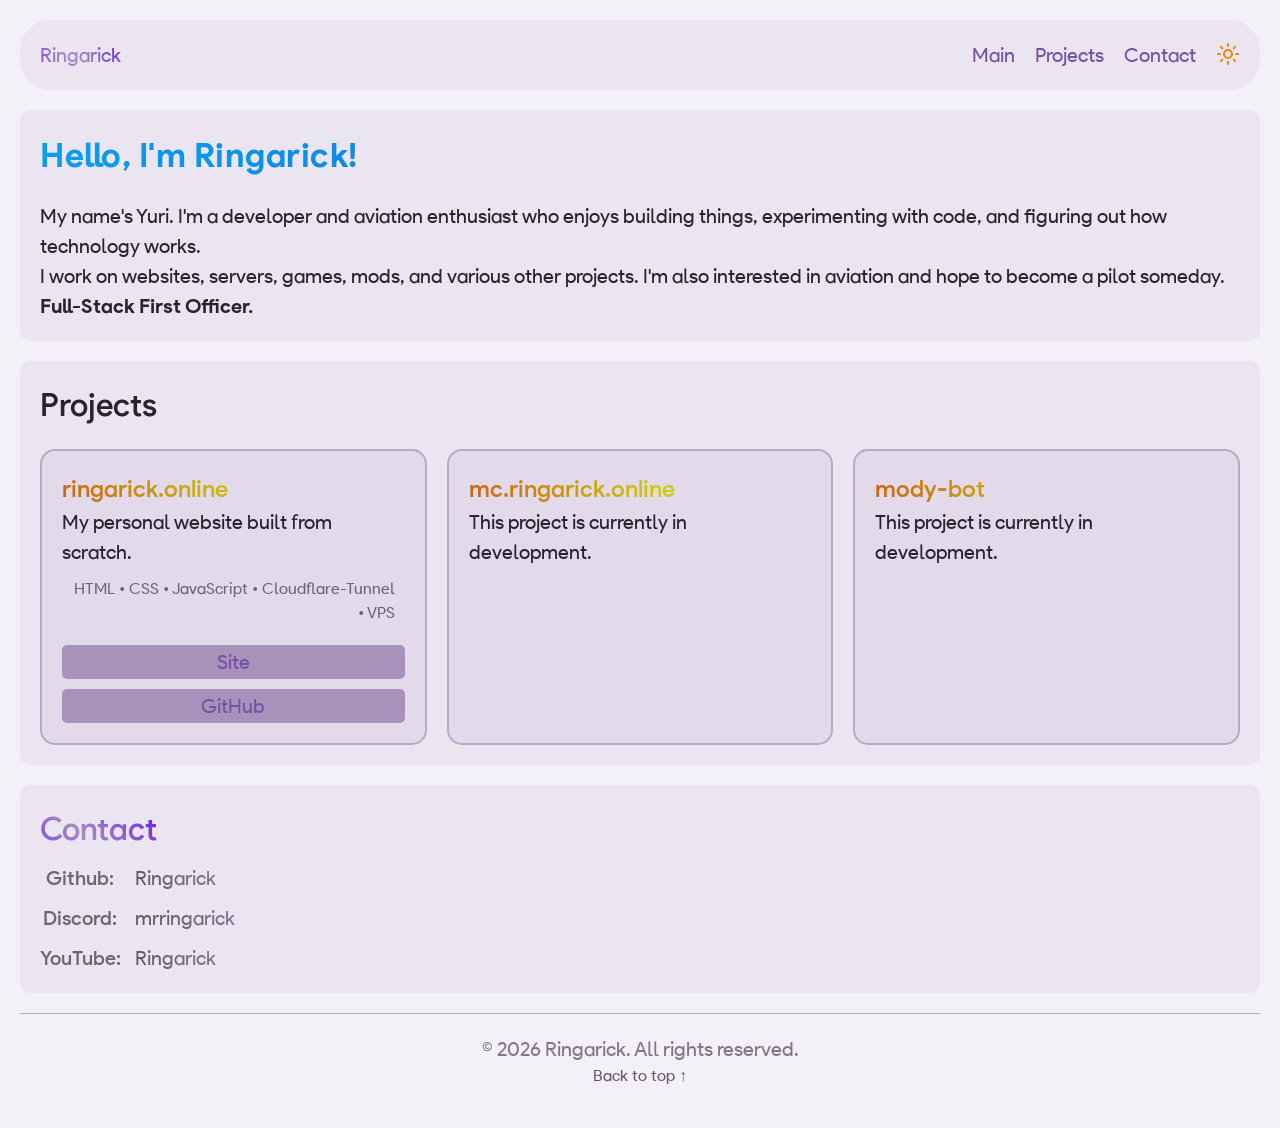
==== index.html @ bf0bf0c6 "deleted personal info from "contact"" ====
<!DOCTYPE html>
<html lang="en">
<head>
    <meta charset="UTF-8">
    <meta name="viewport" content="width=device-width, initial-scale=1.0">
    <title>Ringarick</title>
    <link rel="stylesheet" href="style.css?v=64a52cba8c0d"> 
    <script src="script.js?v=6de350f34794" defer></script>
</head>
<body>
    <header>
        <a id="ringarick" href="/">Ringarick</a>
        <nav>
            <a href="#main">Main</a>
            <a href="#projects">Projects</a>
            <a href="#contact">Contact</a>
            <button id="theme-button" aria-label="Switch theme"></button>
        </nav>
    </header>
    <main>
        <section id="main">
    <h1 id="welcome">Hello, I'm Ringarick!</h1>
    <p>
        My name's Yuri. I'm a developer and aviation enthusiast who enjoys
        building things, experimenting with code, and figuring out how technology works.
    </p>
    <p>
        I work on websites, servers, games, mods, and various other projects.
        I'm also interested in aviation and hope to become a pilot someday.
    </p>
    <p>
        <strong>Full-Stack First Officer.</strong>
    </p>
</section>

        <section id="projects">
            <h2>Projects</h2>
            <div id="projects-container">
                <div class="project-card">
                <h3>
                    ringarick.online
                </h3>
                <p>  
                    My personal website built from scratch.
                </p>
                <p id="tech-stack">HTML • CSS • JavaScript • Cloudflare-Tunnel • VPS</p>

                <a href="https://ringarick.online" target="_blank" rel="noopener noreferrer">Site
                </a>
                <a href="https://github.com/Ringarick/ringarick.online" target="_blank" rel="noopener noreferrer">GitHub</a>
            </div>
            <div class="project-card">
                <h3>
                    mc.ringarick.online
                </h3>
                <p>
                    This project is currently in development.
                </p>
                
            </div>
            <div class="project-card">
                <h3>
                    mody-bot
                </h3>
                <p>
                    This project is currently in development.
                </p>
                
                </div>
            </div>
        </section>
        <section id="contact"> 
            <h2>Contact</h2>
            <div>
                <span>Github:</span>
                <p id="github"><a href="https://github.com/Ringarick">Ringarick</a></p>
            </div>
            <div><span>Discord:</span>
                <p id="discord"><a href="https://discord.com/users/726782443557748746">mrringarick</a></p>
            </div>
            <div><span>YouTube:</span>
                <p id="youtube"><a href="https://youtube.com/@ringarick">Ringarick</a></p></div>
        </section>
    </main>
    <footer>
        <p>© 2026 Ringarick. All rights reserved.</p>
        <a href="#">Back to top ↑</a>
    </footer>
</body>
</html>
---- style.css ----
:root {
    --bgcolor: #17141F;
    --section-bgcolor: #211c2b;
    --text-color: #E8e1f2;
    --card-bgcolor: #292238;
    --border-color: #4a405c;
    --link-color: #b99ae8;
    --cardhover-bgcolor: #362e47;
    --cardhover-border-color: #5f4d81;
    --span-color: #9b8eae;
    --footer-color: #6f667d;
    --footer-link-color: #4a405c;
    --diva-color: #670bf1;
    --diva-bgcolor: #610da5;
    --footer-hover-link-color: #5f4d81;
    --button-bgcolor: #670bf1;
}

.light-theme {
    --bgcolor: #f4f0f8;
    --section-bgcolor: #ebe4f1;
    --text-color: #292331;
    --card-bgcolor: #e2d9eb;
    --border-color: #b9a9c8;
    --link-color: #7651a3;
    --cardhover-bgcolor: #d8cce4;
    --cardhover-border-color: #9676b2;
    --span-color: #6f6279;
    --footer-color: #817687;
    --footer-link-color: #665875;
    --diva-color: #670bf1;
    --diva-bgcolor: #a891bb;
     --footer-hover-link-color: #5f4d81;
    --button-bgcolor: #f1860b;
}


* {
    padding: 0;
    margin: 0;
}

@font-face {
    font-family: "Fluid Sans";
    src: url(fonts/FluidSans-Regular.ttf);
    font-weight: 400;
}

@font-face {
    font-family: "Fluid Sans";
    src: url(fonts/FluidSans-Medium.ttf);
    font-weight: 500;
}

@font-face {
    font-family: "Fluid Sans";
    src: url(fonts/FluidSans-Bold.ttf);
    font-weight: 700;
}

@font-face {
    font-family: "Monocraft";
    src: url("fonts/Monocraft.ttf") format("truetype");
    font-weight: normal;
    font-style: normal;
}

section {
    background-color: var(--section-bgcolor);
    padding: 20px;
    margin: 20px;
    border-radius: 10px;
    transition: all 0.3s ease-in-out;
}

body {
    background-color: var(--bgcolor);
    color: var(--text-color);
    font-family: "Fluid Sans", sans-serif;
    font-size: 20px;
    line-height: 1.5;
    transition: all 0.3s ease-in-out;
}

header {
    display: flex;
    padding: 20px;
    margin: 20px;
    gap: 40px;
    justify-content: space-between;
    background-color: var(--section-bgcolor);
    border-radius: 30px;
    transition: all 0.3s ease-in-out;
}


nav{
    display: flex;
    gap: 20px;
    transition: all 0.3s ease-in-out;
}

a{
    text-decoration: none;
    color: var(--link-color);
    transition: all 0.2s ease-in-out;
}

a:hover{
    color: #d3c3eb;
    transform: scale(1.05) rotate(-0.5deg);
}

#projects-container {
    display: flex;   
    gap: 20px;
    align-items: stretch;
    margin-top: 20px;
    perspective: 1000px;
}

#projects-container>div {
    border: 2px solid var(--border-color);
    border-radius: 15px;
    padding: 20px;
    flex: 1;
    display: flex;
    flex-direction: column;
    justify-content:flex-start;
    background-color: var(--card-bgcolor);
    transition: transform 0.1s ease-out, background-color 0.3s ease-in-out, border-color 0.3s ease-in-out;
    transform-style: preserve-3d;
    backface-visibility: hidden;
    
}


#projects-container>div:hover {
    background-color: var(--cardhover-bgcolor);
    border-color: var(--cardhover-border-color);

}

h1 {
    font-size: 48px;
    font-weight: 700;
    margin-bottom: 20px;
    transition: all 0.3s ease-in-out;
}

h2 {
    font-size: 32px;
    font-weight: 500;
    transition: all 0.3s ease-in-out;
}

h3 {
    font-size: 24px;
    font-weight: 500;
    background: linear-gradient(45deg, #cc4b0f, #cccf10, #d43f3f, #d3c3eb);
    background-clip: text;
    -webkit-background-clip: text;
    color: transparent;
    background-size: 200% 200%;
    animation: gradientAnimation 3s ease infinite;
    transition: all 0.3s ease-in-out;
}


p {
    font-size: 20px;
    font-weight: 400;
}


#contact {
    display: flex;
    flex-direction: column;
    align-items: flex-start;
    gap: 10px;
}
#contact span {
    color: var(--span-color);
    font-weight: 500;
    width: 80px;
    display: inline-block;
    text-align: center;
}


#contact>div {
    display: flex;
    align-items: center;
    gap: 15px;
}

#ringarick {
    font-size: 20px;
    font-weight: 400;
    background: linear-gradient(45deg, var(--diva-color), #a48ec2, var(--diva-color), #d3c3eb);
    background-clip: text;
    -webkit-background-clip: text;
    color: transparent;
    background-size: 200% 200%;
    animation: gradientAnimation 3s ease infinite;
    transition: all 0.3s ease-in-out;
}
#ringarick:hover {
    
    transform: translateX(10px) scale(1.1) rotate(0.5deg);
    text-shadow: 0px 0px 10px #670bf1, 0px 0px 20px #a48ec2, 0px 0px 15px #d3c3eb;
    
    
}



@keyframes gradientAnimation {
    0% { background-position: 0% 50%; }
    50% { background-position: 100% 50%; }
    100% { background-position: 0% 50%; }
}


#welcome {
    font-size: 34px;
    font-weight: 700;
    color: transparent;
    margin-bottom: 20px;
    background: linear-gradient(90deg, #0b9df1, #152479);
    background-clip: text;
    -webkit-background-clip: text;
    background-size: 200% 200%;
    animation: gradientAnimation 3s ease infinite;
    letter-spacing: 0.5px;
}

main #projects div a {
    background-color: var(--diva-bgcolor);
    text-align: center;
    border-radius: 5px;
    display: inline-block;
    padding: 2px 8px;
    margin-top: 10px;
    
    
}
main #projects div a:hover {
    transform: scale(1.05);
}



main #contact h2 {
    background: linear-gradient(45deg, #670bf1, #a48ec2, #670bf1, #d3c3eb);
    background-clip: text;
    -webkit-background-clip: text;
    color: transparent;
    background-size: 200% 200%;
    animation: gradientAnimation 3s ease infinite;
    transition: all 0.3s ease-in-out;
}

main #contact div a {
    background: linear-gradient(45deg, #535353, #a48ec2);
    background-clip: text;
    -webkit-background-clip: text;
    color: transparent;
    background-size: 200% 200%;
    animation: gradientAnimation 3s ease infinite;
    transition: all 0.3s ease-in-out;
}

#github:hover{
    text-shadow: 0px 0px 10px #000000, 0px 0px 20px #e5e0ec, 0px 0px 15px #8b8b8b;
    color: #000000;
}
#youtube:hover{
    text-shadow: 0px 0px 10px #ff0000;
    color: #ff0000;
}
#discord:hover{
    text-shadow: 0px 0px 10px #7289da;
    color: #7289da;
}


main #contact div:hover {
    transform: translateX(5px);
}

main #contact div {
    transition: all 0.1s ease-in-out;
}

footer {
    margin: 20px;
    padding: 20px;
    text-align: center;
    border-top: 1px solid var(--border-color);
    color: var(--footer-color);
    font-size: 16px;
}

html {
    scroll-behavior: smooth;
}

footer>a:hover {
    transform: translateX(5px) scale(1.2);
    color: var(--footer-hover-link-color);
}

footer>a {
    transition: 0.3s ease-in-out;
    display: inline-block;
    color: var(--footer-link-color);
}


@media (max-width: 600px) {
    body {
        font-size: 17px;
    }

    header {
        flex-direction:row;
        align-items: center;
        gap: 15px;
        margin: 10px;
        padding: 15px;
        border-radius: 20px;

    }

    nav {
        gap: 15px;
        justify-content: center;
        flex-wrap: wrap;
    }

    section {
        margin: 10px;
        padding: 15px;
    }

    #projects-container {
        display: flex;
        flex-direction: row;
        overflow-x: auto;
        scroll-snap-type: x mandatory;
        gap: 15px;
        padding-bottom: 10px;
    }

    #projects-container > div {
        flex: 0 0 85%;
        scroll-snap-align: center;
    }

    #projects-container > div:hover {
        transform: none;
    }

    h1 {
        font-size: 36px;
    }

    h2 {
        font-size: 28px;
    }

    h3 {
        font-size: 22px;
    }

    p {
        font-size: 17px;
    }

    #contact > div {
        gap: 10px;
        flex-wrap: wrap;
    }

    footer {
        margin: 10px;
        padding: 15px;
    }
}

#theme-button {
    color: var(--button-bgcolor);
    background-color: transparent;
    border: none;
    transition: all 0.3s ease-in-out;
}

#theme-button:hover {
    transform: scale(1.3) translateY(-5px);
}

#theme-button:active {
    transform: scale(1.3) translateY(5px);
}

#tech-stack
{
    font-size: 16px;
    color: var(--span-color);
    text-align: right;
    margin:10px;
}


.project-card {
    transform:
    translate(
    calc((var(--mouse-x) - 50%) / 10),
    calc((var(--mouse-y) - 50%) / 10)
)
    rotateX(var(--rotate-x, 0deg))
    rotateY(var(--rotate-y, 0deg));

    

}
::view-transition-old(root) {
    animation: none;
}

::view-transition-new(root) {
    clip-path: polygon(
        100% 0%,
        100% 0%,
        100% 0%,
        100% 0%,
        100% 0%,
        100% 0%,
        100% 0%
    );

    animation: theme-wave 1.2s cubic-bezier(0.22, 1, 0.36, 1) forwards;
}

@keyframes theme-wave {
    0% {
        clip-path: polygon(
            100% 0%, 100% 0%, 100% 0%, 100% 0%,
            100% 0%, 100% 0%, 100% 0%
        );
    }

    20% {
        clip-path: polygon(
            80% 0%, 100% 0%, 100% 100%, 95% 100%,
            80% 75%, 72% 35%, 72% 0%
        );
    }

    40% {
        clip-path: polygon(
            60% 0%, 100% 0%, 100% 100%, 85% 100%,
            60% 72%, 50% 35%, 50% 0%
        );
    }

    60% {
        clip-path: polygon(
            35% 0%, 100% 0%, 100% 100%, 60% 100%,
            35% 75%, 25% 40%, 25% 0%
        );
    }

    80% {
        clip-path: polygon(
            15% 0%, 100% 0%, 100% 100%, 25% 100%,
            15% 80%, 8% 40%, 8% 0%
        );
    }

    100% {
        clip-path: polygon(
            0% 0%, 100% 0%, 100% 100%, 0% 100%,
            0% 100%, 0% 100%, 0% 0%
        );
    }
}



.error-page h1 {
    font-size: 100px;
    line-height: 0.8;
    margin: 0 0 30px;
    letter-spacing: 2px;
    font-family: "Monocraft", sans-serif;
    
}

.error-page h2 {
    font-size: 2rem;
    margin-bottom: 15px;
}


.error-page p {
    margin-bottom: 30px;
}

.error-home {
    display: inline-block;
    text-decoration: none;
    transition: transform 0.2s ease;
}

.error-home:hover {
    transform: translateX(-2px);
}
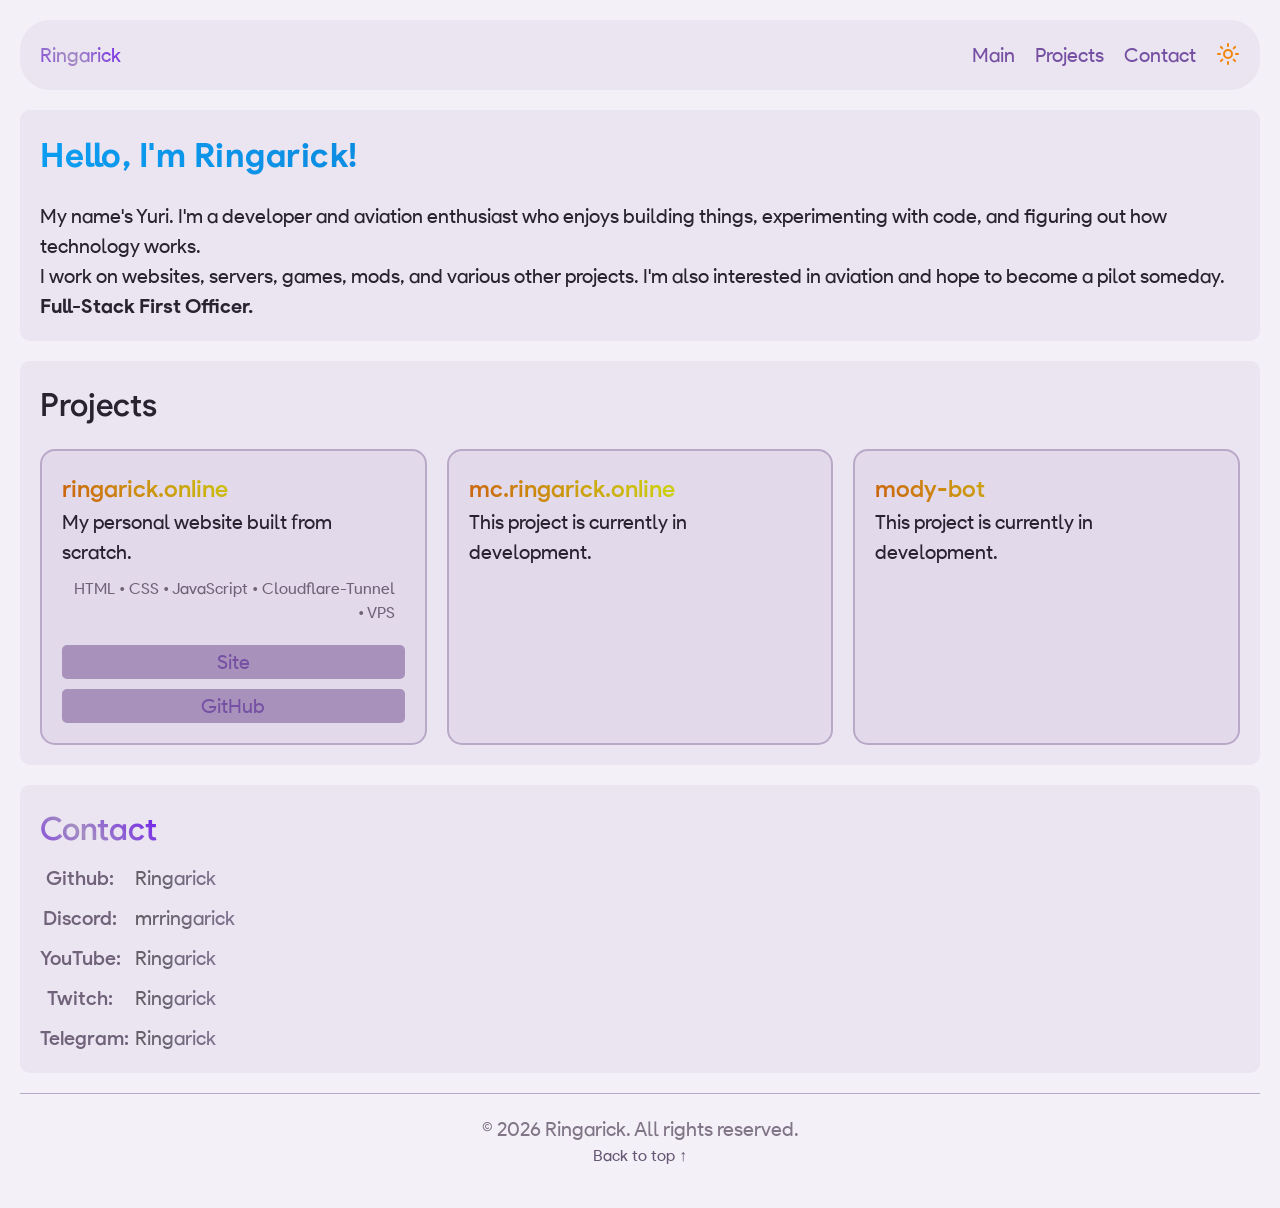
==== commit d26c68d7: "feat: add Twitch and Telegram links to contact section; enhance hover effects" ====
--- a/index.html
+++ b/index.html
@@ -80,6 +80,12 @@
             </div>
             <div><span>YouTube:</span>
                 <p id="youtube"><a href="https://youtube.com/@ringarick">Ringarick</a></p></div>
+            <div><span>Twitch:</span>
+                <p id="twitch"><a href="https://twitch.tv/ringarick">Ringarick</a></p>
+            </div>
+            <div><span>Telegram:</span>
+                <p id="telegram"><a href="https://t.me/ringarick">Ringarick</a></p>
+            </div>
         </section>
     </main>
     <footer>
--- a/style.css
+++ b/style.css
@@ -272,18 +272,25 @@
 }
 
 #github:hover{
-    text-shadow: 0px 0px 10px #000000, 0px 0px 20px #e5e0ec, 0px 0px 15px #8b8b8b;
+    text-shadow: 0px 0px 20px #000000, 0px 0px 20px #e5e0ec, 0px 0px 15px #8b8b8b;
     color: #000000;
 }
 #youtube:hover{
-    text-shadow: 0px 0px 10px #ff0000;
+    text-shadow: 0px 0px 20px #ff0000;
     color: #ff0000;
 }
 #discord:hover{
-    text-shadow: 0px 0px 10px #7289da;
+    text-shadow: 0px 0px 20px #7289da;
     color: #7289da;
 }
-
+#twitch:hover{
+    text-shadow: 0px 0px 20px #9146ff;
+    color: #9146ff;
+}
+#telegram:hover{
+    text-shadow: 0px 0px 20px #0088cc;
+    color: #45b9f3;
+}
 
 main #contact div:hover {
     transform: translateX(5px);
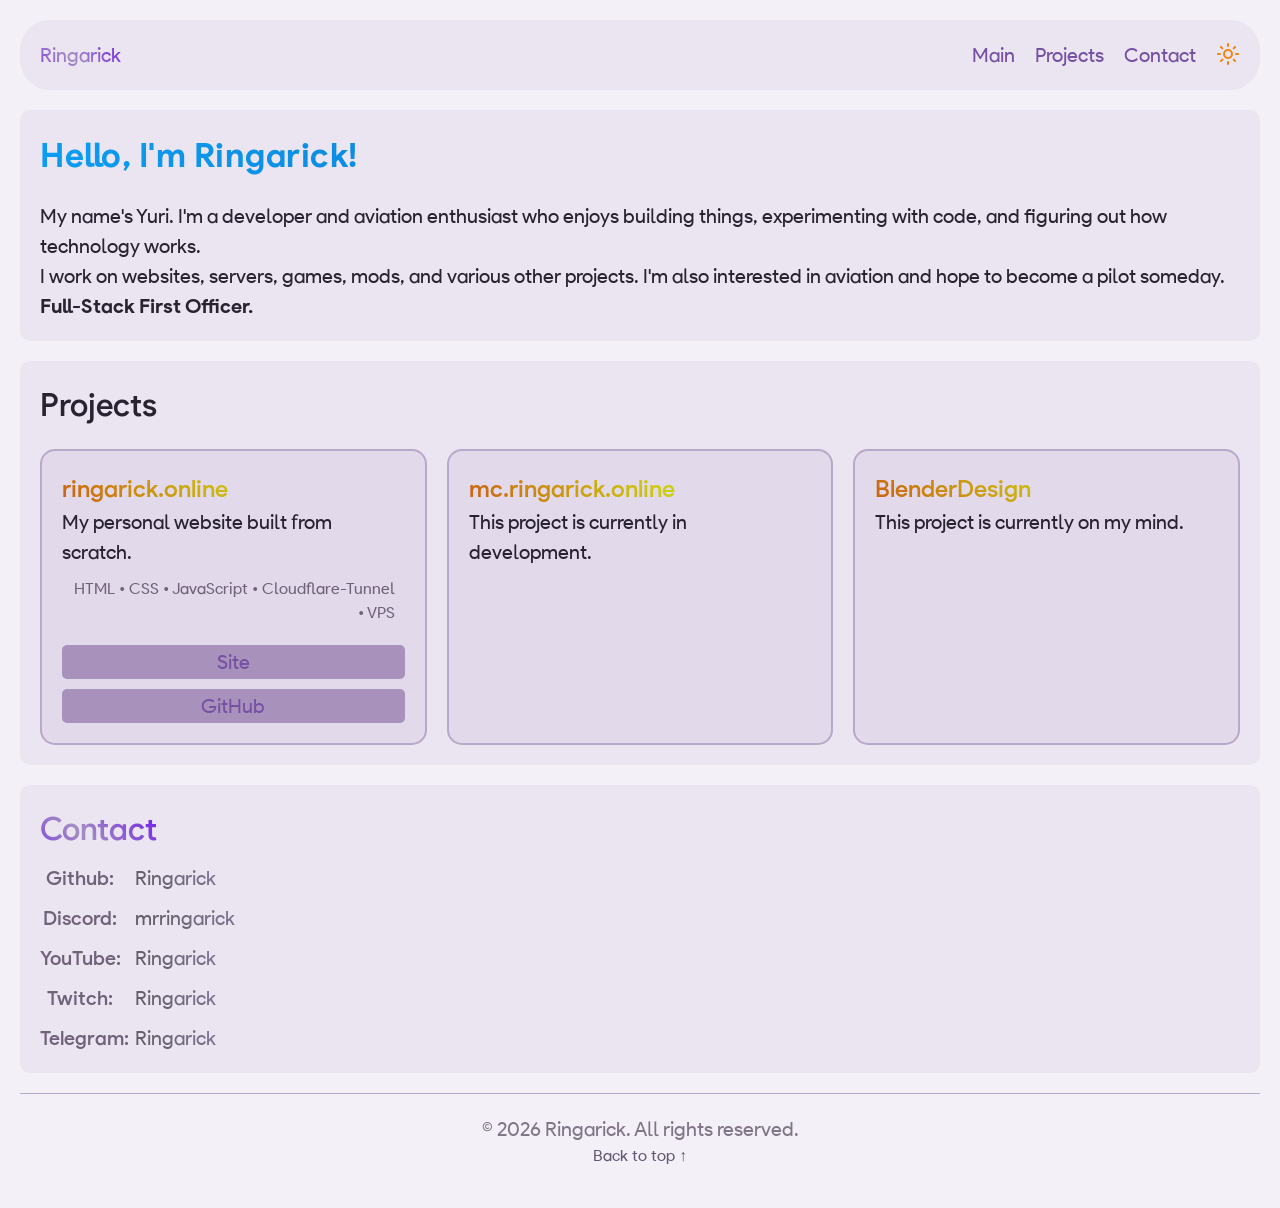
==== commit 6d62739e: "feat: update project details" ====
--- a/index.html
+++ b/index.html
@@ -4,7 +4,7 @@
     <meta charset="UTF-8">
     <meta name="viewport" content="width=device-width, initial-scale=1.0">
     <title>Ringarick</title>
-    <link rel="stylesheet" href="style.css?v=64a52cba8c0d"> 
+    <link rel="stylesheet" href="style.css?v=1599b4098a2e"> 
     <script src="script.js?v=6de350f34794" defer></script>
 </head>
 <body>
@@ -60,10 +60,10 @@
             </div>
             <div class="project-card">
                 <h3>
-                    mody-bot
+                    BlenderDesign
                 </h3>
                 <p>
-                    This project is currently in development.
+                    This project is currently on my mind.
                 </p>
                 
                 </div>
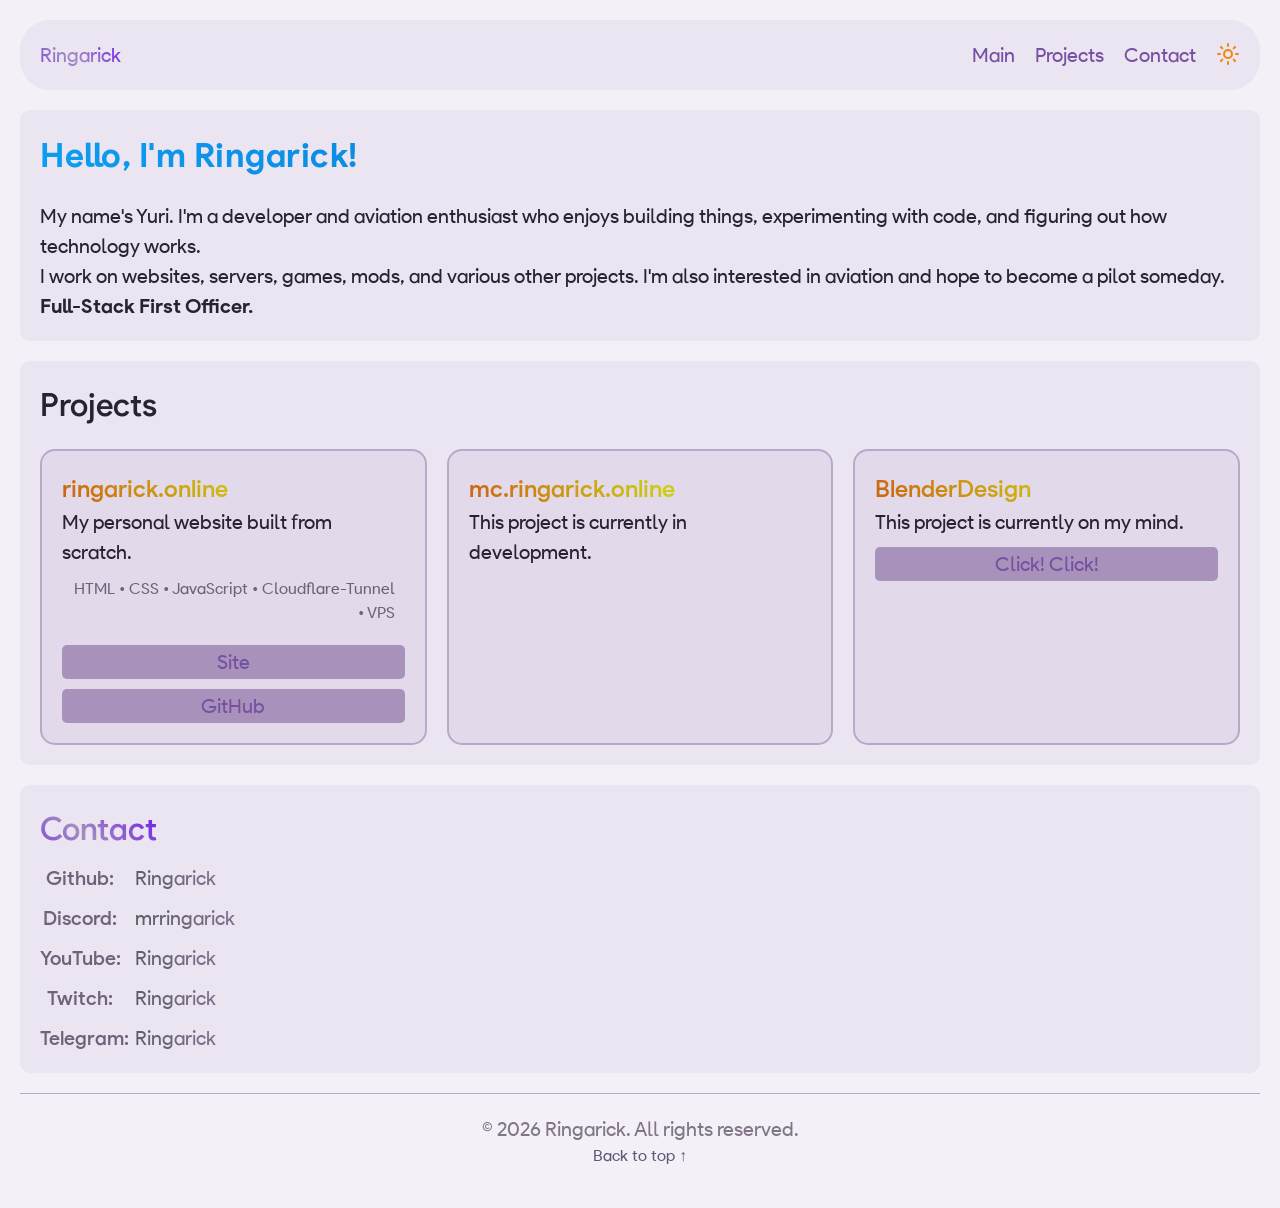
==== commit 00ce78c0: "fix: correct link formatting and add new project link in projects section" ====
--- a/index.html
+++ b/index.html
@@ -4,7 +4,7 @@
     <meta charset="UTF-8">
     <meta name="viewport" content="width=device-width, initial-scale=1.0">
     <title>Ringarick</title>
-    <link rel="stylesheet" href="style.css?v=1599b4098a2e"> 
+    <link rel="stylesheet" href="style.css?v=e5e5bcbbdfa3"> 
     <script src="script.js?v=6de350f34794" defer></script>
 </head>
 <body>
@@ -45,8 +45,7 @@
                 </p>
                 <p id="tech-stack">HTML • CSS • JavaScript • Cloudflare-Tunnel • VPS</p>
 
-                <a href="https://ringarick.online" target="_blank" rel="noopener noreferrer">Site
-                </a>
+                <a href="https://ringarick.online" target="_blank" rel="noopener noreferrer">Site</a>
                 <a href="https://github.com/Ringarick/ringarick.online" target="_blank" rel="noopener noreferrer">GitHub</a>
             </div>
             <div class="project-card">
@@ -64,7 +63,9 @@
                 </h3>
                 <p>
                     This project is currently on my mind.
+                    
                 </p>
+                <a href="/blender-design.html">Click! Click!</a>
                 
                 </div>
             </div>
--- a/style.css
+++ b/style.css
@@ -525,3 +525,55 @@
     transform: translateX(-2px);
 }
 
+
+#blender-section {
+    display: flex;
+    flex-direction: column;
+    gap: 20px;
+}
+
+.blender-item {
+    display: flex;
+    flex-direction: row;
+    align-items: center;
+    gap: 25px;
+    padding: 20px;
+    background-color: var(--card-bgcolor);
+    border: 2px solid var(--border-color);
+    border-radius: 15px;
+    transition: all 0.3s ease-in-out;
+}
+.blender-item:hover {
+    background-color: var(--cardhover-bgcolor);
+    border-color: var(--cardhover-border-color);
+    transform: scale(1.02);
+}
+
+.blender-image {
+    width: 250px;
+    max-width: 40%;
+    height: auto;
+    border-radius: 10px;
+    flex-shrink: 0;
+}
+
+.blender-info {
+    flex: 1;
+}
+
+.blender-title {
+    margin-bottom: 10px;
+}
+
+
+@media (max-width: 600px) {
+    .blender-item {
+        flex-direction: column;
+        align-items: flex-start;
+    }
+
+    .blender-image {
+        width: 100%;
+        max-width: 100%;
+    }
+}
